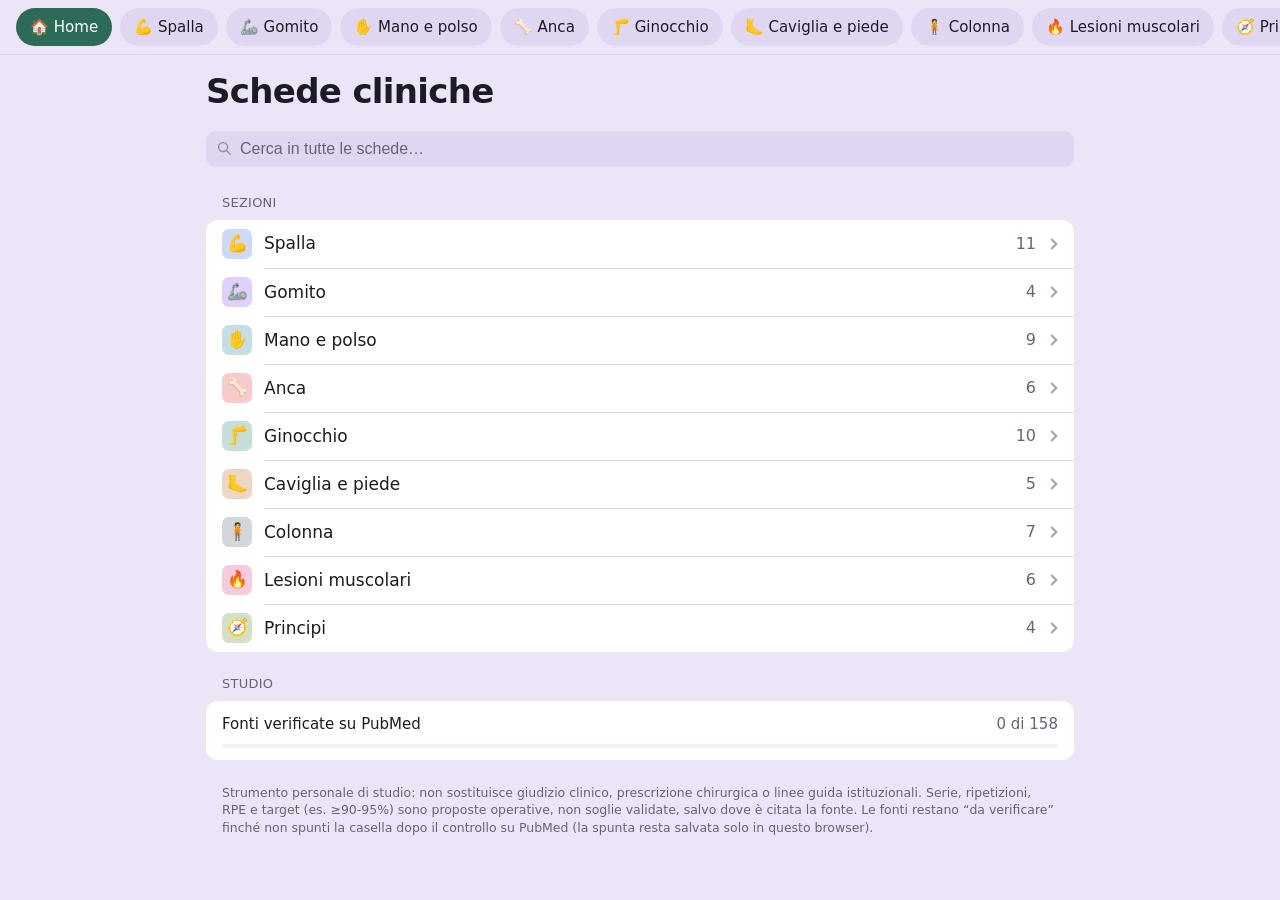
==== index.html @ 7b227678 "Sfondo lavanda un po' più scuro (#ebe5f7), anche nella barra di stato Co-Authored-By: Claude Opus 5." ====
<!DOCTYPE html>
<html lang="it">
<head>
<meta charset="utf-8">
<meta name="viewport" content="width=device-width, initial-scale=1, viewport-fit=cover">
<meta name="description" content="Schede cliniche di ortopedia e sport per studio, ripasso e pratica clinica.">
<!-- Colore della barra di stato: uguale allo sfondo in cima alla pagina (--bg), uno per tema -->
<meta name="theme-color" media="(prefers-color-scheme: light)" content="#ebe5f7">
<meta name="theme-color" media="(prefers-color-scheme: dark)" content="#121018">
<meta name="color-scheme" content="light dark">
<title>Schede cliniche · Ortopedia e sport</title>
<link rel="stylesheet" href="css/style.css">
</head>
<body>
<nav id="nav"></nav>
<div id="cbar"></div>
<div id="hero"></div>
<main>
<input type="search" id="q" placeholder="Cerca patologia, esercizio, test…" aria-label="Cerca">
<div id="tiles"></div>
<div id="list"></div>
<p class="foot">Strumento personale di studio: non sostituisce giudizio clinico, prescrizione chirurgica o linee guida istituzionali. Serie, ripetizioni, RPE e target (es. ≥90-95%) sono proposte operative, non soglie validate, salvo dove è citata la fonte. Le fonti restano “da verificare” finché non spunti la casella dopo il controllo su PubMed (la spunta resta salvata solo in questo browser).</p>
</main>
<button class="top" id="top" aria-label="Torna su">↑</button>

<!-- Ordine di caricamento: NON cambiarlo (fonti e base prima delle sezioni, app per ultima) -->
<script src="js/fonti-corso.js"></script>
<script src="js/schede-base.js"></script>
<script src="js/schede-spalla.js"></script>
<script src="js/schede-gomito.js"></script>
<script src="js/schede-mano.js"></script>
<script src="js/schede-anca.js"></script>
<script src="js/schede-ginocchio.js"></script>
<script src="js/schede-caviglia.js"></script>
<script src="js/schede-colonna.js"></script>
<script src="js/schede-muscoli.js"></script>
<script src="js/schede-principi.js"></script>
<script src="js/app.js"></script>
</body>
</html>
---- css/style.css ----
/* Grafica in stile iOS con palette lavanda: sfondo lavanda, gruppi bianchi arrotondati, riquadri lilla, verde bosco come colore d'azione.
   --acf: sfondo pieno sotto testo bianco. --dtp: quanta tinta di sezione tenere nel testo colorato (il resto è --tx). */
:root{--bg:#ebe5f7;--card:#fff;--card2:#f0ecfa;--tx:#1d1a26;--mu:#686379;--ln:#ddd6ee;--fill:rgba(124,104,196,.11);--hl:#ebe6f8;--ac:#2b6b57;--acf:#2b6b57;--red:#c0000f;--yel:#8a6100;--ok:#2b6b57;--dtp:85%;--mat:rgba(235,229,247,.8);--lil:#e4dcfa;box-sizing:border-box;padding-top:env(safe-area-inset-top,0px);padding-bottom:env(safe-area-inset-bottom,0px)}
@media (prefers-color-scheme:dark){:root:not([data-theme="light"]){--bg:#121018;--card:#1c1a24;--card2:#292534;--tx:#f4f1fa;--mu:#a7a1bb;--ln:#363046;--fill:rgba(150,132,214,.2);--hl:#292534;--ac:#7dd3b4;--acf:#2b6b57;--red:#ff6961;--yel:#ffd426;--ok:#7dd3b4;--dtp:62%;--mat:rgba(18,16,24,.8);--lil:#2f2945}}
:root[data-theme="dark"]{--bg:#121018;--card:#1c1a24;--card2:#292534;--tx:#f4f1fa;--mu:#a7a1bb;--ln:#363046;--fill:rgba(150,132,214,.2);--hl:#292534;--ac:#7dd3b4;--acf:#2b6b57;--red:#ff6961;--yel:#ffd426;--ok:#7dd3b4;--dtp:62%;--mat:rgba(18,16,24,.8);--lil:#2f2945}
*{box-sizing:border-box}
/* Tocco da app: niente flash grigio di sistema, niente attesa del doppio tocco, niente selezione del testo dei controlli */
html{-webkit-tap-highlight-color:transparent}
a,button,label,.nv,.row,.cb-s a{touch-action:manipulation}
button,.nv,.row,.cb-s a,.tag,.bd,.nw{-webkit-user-select:none;user-select:none;-webkit-touch-callout:none}
body{margin:0;background:var(--bg);color:var(--tx);font:16px/1.47 -apple-system,BlinkMacSystemFont,system-ui,"Segoe UI",Roboto,sans-serif;-webkit-text-size-adjust:100%;-webkit-font-smoothing:antialiased;overflow-x:clip}
main{max-width:900px;margin:auto;padding:4px 16px 40px}

/* Barre traslucide (materiale): il contenuto scorre sotto, sfocato */
#nav,#cbar,.top{background:var(--bg)}
@supports ((backdrop-filter:blur(1px)) or (-webkit-backdrop-filter:blur(1px))){#nav,#cbar,.top{background:var(--mat);-webkit-backdrop-filter:blur(20px) saturate(180%);backdrop-filter:blur(20px) saturate(180%)}}
@media (prefers-reduced-transparency:reduce){#nav,#cbar,.top{background:var(--bg);-webkit-backdrop-filter:none;backdrop-filter:none}}
#nav{position:sticky;top:0;z-index:5;display:flex;gap:8px;overflow-x:auto;padding:8px 16px;border-bottom:.5px solid var(--ln);white-space:nowrap;scrollbar-width:none;overscroll-behavior-x:contain}
#nav::-webkit-scrollbar{display:none}
.nv{cursor:pointer;padding:8px 14px;border-radius:99px;background:var(--fill);font-size:.94rem;font-weight:500;color:var(--tx);flex:0 0 auto;text-decoration:none}
.nv.on{background:var(--acf);color:#fff}
/* Pagina della scheda: "‹ Indietro" a sinistra, titolo piccolo al centro che compare quando il titolo grande esce dallo schermo */
body.det #nav{overflow:visible;min-height:52px;align-items:center}
.back{display:flex;align-items:center;gap:4px;border:0;background:none;color:var(--ac);font:inherit;font-size:1.0625rem;padding:6px 8px 6px 0;margin-left:-4px;cursor:pointer;min-height:40px;min-width:40px}
.bl{display:block;max-width:150px;white-space:nowrap;overflow:hidden;text-overflow:ellipsis;transition:max-width 200ms ease-out,opacity 150ms ease-out}
#nav.tt .bl{max-width:0;opacity:0}
.bk{flex:0 0 auto;width:11px;height:11px;border:solid currentColor;border-width:0 0 2.5px 2.5px;transform:rotate(45deg);margin:0 2px 0 6px;border-radius:1px}
.nt{position:absolute;left:50%;transform:translateX(-50%);max-width:calc(100% - 112px);white-space:nowrap;overflow:hidden;text-overflow:ellipsis;font-weight:600;font-size:1.0625rem;opacity:0;transition:opacity 150ms ease-out;pointer-events:none}
#nav.tt .nt{opacity:1}
body.det #q{display:none}
.dh{padding-top:14px}
.dk{display:flex;align-items:center;gap:8px;color:var(--mu);font-size:.94rem;font-weight:500}
.dk .ri{width:24px;height:24px;border-radius:6px;font-size:.85rem}
.dh h1{font-size:1.75rem;line-height:1.15;font-weight:700;letter-spacing:-.02em;margin:8px 0 6px}
.dh h1 .nw{vertical-align:6px}
article.sc{margin-top:12px}

/* Barra della scheda aperta, sotto la barra delle sezioni */
#cbar{position:fixed;left:0;right:0;z-index:4;border-bottom:.5px solid var(--ln);opacity:0;transform:translateY(-6px);pointer-events:none;transition:opacity 180ms ease-out,transform 180ms ease-out}
#cbar.on{opacity:1;transform:none;pointer-events:auto}
.cb-in{max-width:900px;margin:auto;padding:8px 16px}
.cb-s{display:flex;gap:6px;overflow-x:auto;scrollbar-width:none;overscroll-behavior-x:contain}.cb-s::-webkit-scrollbar{display:none}
.cb-s a{flex:0 0 auto;max-width:14em;overflow:hidden;text-overflow:ellipsis;white-space:nowrap;padding:7px 12px;border-radius:99px;background:var(--fill);color:var(--tx);font-size:.82rem;font-weight:500;cursor:pointer}
.cb-s a.on{background:var(--acf);color:#fff}

/* Titolo grande (large title) */
#hero{max-width:900px;margin:auto;padding:0 16px}
.hero h1,.ph h1{font-size:2.125rem;line-height:1.1;font-weight:700;letter-spacing:-.02em;margin:18px 0 4px}
.ph{display:flex;flex-wrap:wrap;align-items:center;column-gap:12px;padding-top:6px}
.ph h1{margin:12px 0 2px}.ph p{flex-basis:100%;margin:2px 0 0;color:var(--mu);font-size:.94rem;line-height:1.35}

/* Campo di ricerca iOS: grigio, senza bordo, con la lente */
input[type=search]{-webkit-appearance:none;appearance:none;width:100%;padding:9px 12px 9px 34px;border:0;border-radius:10px;background:var(--fill) url("data:image/svg+xml,%3Csvg xmlns='http://www.w3.org/2000/svg' viewBox='0 0 16 16'%3E%3Cpath fill='%238e8e93' d='M6.5 1a5.5 5.5 0 0 1 4.38 8.82l3.65 3.65a.75.75 0 1 1-1.06 1.06l-3.65-3.65A5.5 5.5 0 1 1 6.5 1Zm0 1.5a4 4 0 1 0 0 8 4 4 0 0 0 0-8Z'/%3E%3C/svg%3E") 11px 50%/15px no-repeat;color:var(--tx);font-size:1rem;margin:12px 0 4px;outline:none}
input[type=search]::placeholder{color:var(--mu)}
input[type=search]:focus-visible{box-shadow:0 0 0 3px color-mix(in srgb,var(--ac) 35%,transparent)}

/* Gruppi ed elenchi (come l'app Impostazioni) */
.gh{font-size:.81rem;color:var(--mu);text-transform:uppercase;letter-spacing:.02em;margin:22px 16px 7px}
.grp{background:var(--card);border-radius:12px;overflow:hidden;overflow:clip;margin:8px 0}
.row{display:flex;align-items:center;gap:12px;padding:0 0 0 16px;color:var(--tx);text-decoration:none;cursor:pointer}
.ri{flex:0 0 auto;width:30px;height:30px;border-radius:7px;background:color-mix(in srgb,var(--dc) 24%,var(--card));display:grid;place-items:center;font-size:1.05rem;line-height:1}
.ri.lg{width:44px;height:44px;border-radius:10px;font-size:1.5rem;margin-top:12px}
.rw{flex:1;min-width:0;display:flex;align-items:center;gap:8px;min-height:48px;padding:6px 16px 6px 0}
.row+.row .rw{border-top:.5px solid var(--ln)}
.sr .rw{min-height:52px;padding-top:10px;padding-bottom:10px}.sr .rw b{font-size:1.0625rem;line-height:1.3}
.rw b{flex:1;font-weight:400;font-size:1.0625rem}
.rc,.tag{flex:0 0 auto;color:var(--mu);font-size:1rem;white-space:nowrap}
.chev{flex:0 0 auto;width:8px;height:8px;border:solid color-mix(in srgb,var(--mu) 60%,transparent);border-width:2px 2px 0 0;transform:rotate(45deg);margin:0 2px 0 4px;transition:transform 200ms ease-out}
.pgc{padding:12px 16px}.pgr{display:flex;justify-content:space-between;gap:10px;font-size:.94rem}.pgr span:last-child{color:var(--mu)}
.pg{height:4px;border-radius:99px;background:var(--fill);overflow:hidden;margin-top:9px}.pg div{height:100%;background:var(--ok);border-radius:99px}

/* Etichetta NUOVA */
.nw{display:inline-block;font-size:.66rem;font-weight:700;letter-spacing:.03em;color:var(--dc,var(--ac));color:color-mix(in srgb,var(--dc,var(--ac)) var(--dtp),var(--tx));background:color-mix(in srgb,var(--dc,var(--ac)) 14%,transparent);border-radius:99px;padding:2px 7px;margin-left:7px;vertical-align:2px}
.body{padding:2px 16px 20px}
.body>h3:first-child,.body>.keyb:first-child{margin-top:14px}

/* Contenuto della scheda: gerarchia con dimensione e peso, non con bordi */
h3{font-size:1.25rem;font-weight:700;letter-spacing:-.015em;line-height:1.25;margin:30px 0 10px}
.keyb{background:var(--lil);border-radius:12px;padding:12px 14px;margin-top:8px}
.keyb b{font-size:.81rem;font-weight:600;color:var(--tx)}
.keyb ul{margin-top:6px}
.mat{display:flex;flex-wrap:wrap;gap:6px;margin-top:10px}.mat span{font-size:.78rem;color:color-mix(in srgb,var(--mu) 75%,var(--tx));background:var(--fill);border-radius:99px;padding:3px 10px}
ul{margin:4px 0;padding-left:20px}li{margin:4px 0}li::marker{color:var(--mu)}
.fl{padding:9px 12px;border-radius:10px;margin:0;font-size:.94rem}
.fl.r{background:color-mix(in srgb,var(--red) 11%,var(--card))}.fl.y{background:color-mix(in srgb,var(--yel) 13%,var(--card))}
.fl b{display:block;font-size:.78rem;font-weight:600}.fl.r b{color:var(--red)}.fl.y b{color:var(--yel)}
.flg{display:grid;gap:8px;grid-template-columns:1fr}@media(min-width:640px){.flg{grid-template-columns:1fr 1fr}}
.wrap{overflow-x:auto;-webkit-overflow-scrolling:touch;margin:6px 0;
/* Ombra sul bordo che ha ancora contenuto da scorrere: i due strati "local" la coprono quando sei arrivato in fondo */
background:linear-gradient(90deg,var(--card) 30%,transparent) left/28px 100% no-repeat local,linear-gradient(270deg,var(--card) 30%,transparent) right/28px 100% no-repeat local,radial-gradient(farthest-side at 0 50%,color-mix(in srgb,var(--tx) 18%,transparent),transparent) left/12px 100% no-repeat scroll,radial-gradient(farthest-side at 100% 50%,color-mix(in srgb,var(--tx) 18%,transparent),transparent) right/12px 100% no-repeat scroll}
table{border-collapse:collapse;width:100%;font-size:.9rem;min-width:520px}
th,td{border:0;border-bottom:.5px solid var(--ln);padding:9px 10px 9px 0;text-align:left;vertical-align:top}
th{font-size:.78rem;font-weight:600;color:var(--mu);padding-top:4px}
tr:last-child td{border-bottom:0}
.tt{font-weight:600;font-size:.94rem;margin:14px 0 2px}
.crit{display:grid;gap:10px;margin:8px 0}@media(min-width:700px){.crit.two{grid-template-columns:1fr 1fr}}
.cr,.ex,.pre,table.fz tr{background:var(--card2);border-radius:12px}
.cr{padding:12px 14px}.cr>b{font-weight:600}
.cr dl{margin:6px 0 0;display:grid;grid-template-columns:100px 1fr;gap:4px 10px;font-size:.9rem}.cr dt{color:var(--mu);font-weight:500}.cr dd{margin:0}
@media(max-width:480px){.cr dl{grid-template-columns:1fr;gap:0}.cr dt{font-size:.78rem;margin-top:8px}.cr dt:first-child{margin-top:2px}}
.pre{padding:12px 14px;margin:10px 0}.pre b{font-size:.81rem;font-weight:600}
.exg{display:grid;gap:10px;margin:8px 0}@media(min-width:700px){.exg{grid-template-columns:1fr 1fr}}
.ex{padding:12px 14px}
.eh{display:flex;justify-content:space-between;gap:8px;align-items:flex-start}.eh b{font-size:1rem;font-weight:600;line-height:1.3}
/* Tipo di esercizio: un colore per tipo, usato per badge, puntini e chip */
.ex,.ch,.dt{--k:#047857}.ki{--k:#6d5bd0}.kp{--k:#b45309}.kc{--k:#1f6fd0}.km{--k:#6b7280}
.bd{font-size:.7rem;font-weight:600;border-radius:99px;padding:2px 9px;color:#fff;background:var(--k);white-space:nowrap}
.pl{display:flex;gap:6px;flex-wrap:wrap;margin:8px 0}.pl span{background:var(--card);border-radius:7px;padding:2px 8px;font-size:.82rem;font-variant-numeric:tabular-nums}
.ex p{margin:4px 0;font-size:.9rem}.ex p b{font-weight:600}
.ch{display:inline-flex;align-items:center;gap:6px;background:var(--fill);border-radius:8px;padding:2px 9px;margin:2px 2px 2px 0;font-size:.8rem}
.ch::before{content:"";flex:0 0 auto;width:7px;height:7px;border-radius:50%;background:var(--k)}
/* Percorso per fasi su telefono: ogni riga della tabella diventa una card verticale (Fase → Obiettivi → Criteri → Esercizi) */
@media(max-width:640px){
table.fz,table.fz tbody,table.fz tr,table.fz td{display:block;width:auto}
table.fz{min-width:0}
table.fz tr:first-child{display:none}
table.fz tr{padding:12px 14px;margin:0 0 10px}
table.fz td{border:0;padding:0;margin-top:10px}
table.fz td:first-child{margin:0;padding-bottom:9px;border-bottom:.5px solid var(--ln)}
table.fz td:first-child .fn{font-size:1.06rem}
table.fz .ch{background:var(--card)}
table.fz td[data-l]::before{content:attr(data-l);display:block;font-size:.78rem;font-weight:500;color:var(--mu);margin-bottom:2px}
}
.mx th,.mx td{text-align:center}.mx th:first-child,.mx td:first-child{text-align:left}.mx{min-width:0}.mx th,.mx td{padding:7px 4px}.ev-c{min-width:0}
.dt{display:inline-block;width:12px;height:12px;border-radius:50%;background:var(--k)}
.lg{display:flex;flex-wrap:wrap;gap:12px;font-size:.8rem;color:var(--mu);margin:10px 0 4px}.lg span{display:flex;align-items:center;gap:5px}
.fn{font-weight:600}.fw{color:var(--mu);font-size:.82rem;display:block}
.src{display:flex;gap:12px;align-items:flex-start;padding:4px 0;font-size:.94rem;border-bottom:.5px solid var(--ln)}.src:last-child{border-bottom:0}
.src a{color:var(--ac);text-decoration:none}
.src input{flex:0 0 auto;width:22px;height:22px;margin:9px 0 0;accent-color:var(--ok);cursor:pointer}
.src label{display:inline-block;padding:6px 0 6px;color:var(--mu);font-size:.81rem;cursor:pointer}.src .cm{font-size:.75rem;color:var(--ok);font-weight:600}
.src>div{padding-top:7px}
.note{font-size:.81rem;color:var(--mu);margin-top:12px;line-height:1.4}
.empty{color:var(--mu);text-align:center;padding:30px 0}
.ev-c td:nth-child(2){font-weight:600}
.r-c{color:var(--ok)}.r-s{color:var(--yel)}.r-e{color:var(--red)}
.foot{font-size:.78rem;color:var(--mu);margin:24px 16px 0;line-height:1.4}
.top{position:fixed;right:16px;bottom:calc(16px + env(safe-area-inset-bottom,0px));width:44px;height:44px;border-radius:50%;border:.5px solid var(--ln);color:var(--tx);font-size:1.1rem;box-shadow:0 4px 16px rgba(0,0,0,.12);cursor:pointer;display:none}

/* Risposta immediata alla pressione: le righe si illuminano, i controlli si stringono appena */
.nv,.top,.cb-s a{transition:transform 100ms ease-out,background-color 100ms ease-out}
.nv:active,.top:active,.cb-s a:active{transform:scale(.95)}
.row:active{background:var(--hl)}
.back:active{opacity:.5}
@media (prefers-reduced-motion:reduce){#cbar{transform:none}.chev{transition:none}.nv:active,.top:active,.cb-s a:active{transform:none}}
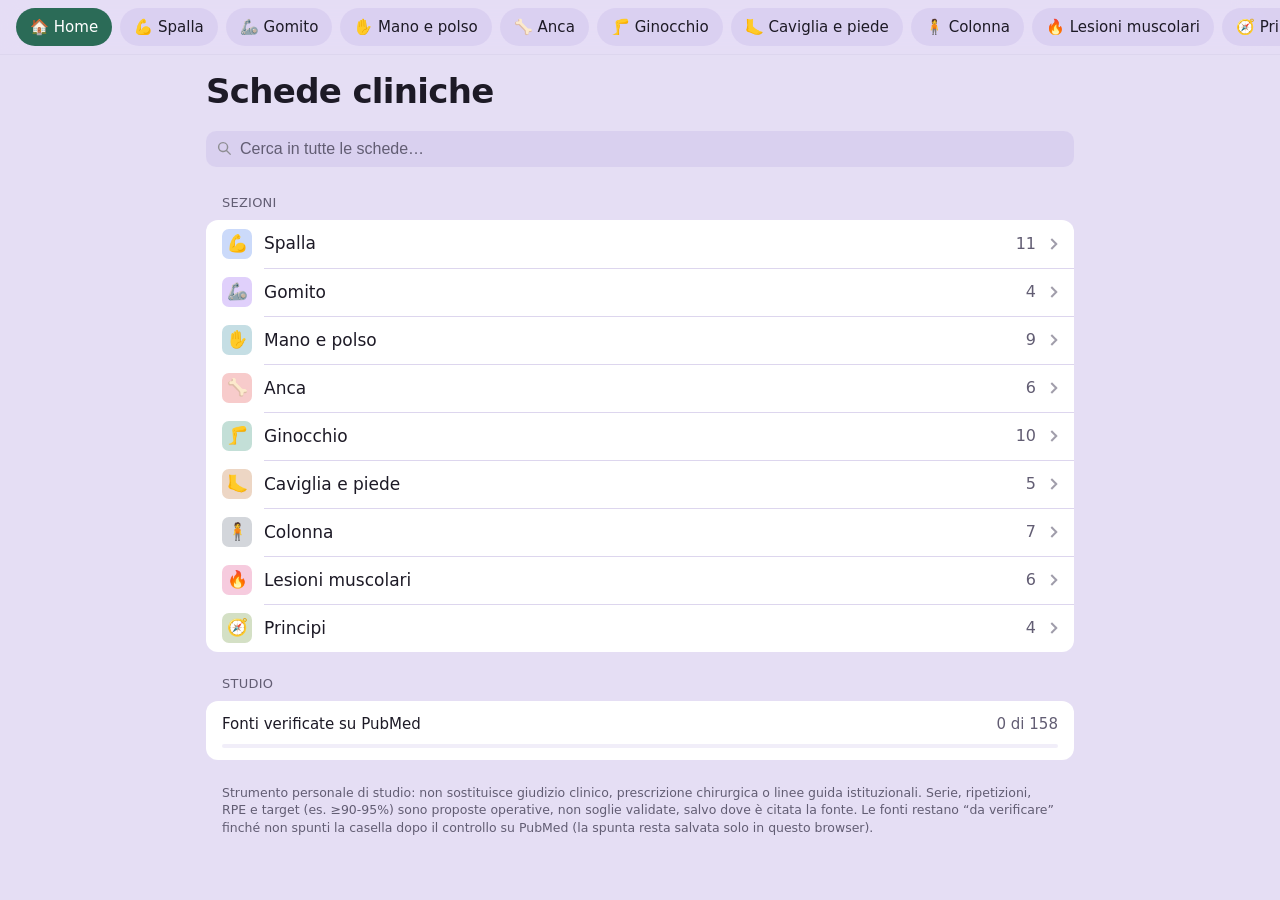
==== commit 7e61ae83: "Sfondo lavanda più scuro (#e5def4) e testo secondario ritoccato per restare leggibile Co-Authored-By" ====
--- a/index.html
+++ b/index.html
@@ -5,7 +5,7 @@
 <meta name="viewport" content="width=device-width, initial-scale=1, viewport-fit=cover">
 <meta name="description" content="Schede cliniche di ortopedia e sport per studio, ripasso e pratica clinica.">
 <!-- Colore della barra di stato: uguale allo sfondo in cima alla pagina (--bg), uno per tema -->
-<meta name="theme-color" media="(prefers-color-scheme: light)" content="#ebe5f7">
+<meta name="theme-color" media="(prefers-color-scheme: light)" content="#e5def4">
 <meta name="theme-color" media="(prefers-color-scheme: dark)" content="#121018">
 <meta name="color-scheme" content="light dark">
 <title>Schede cliniche · Ortopedia e sport</title>
--- a/css/style.css
+++ b/css/style.css
@@ -1,6 +1,6 @@
 /* Grafica in stile iOS con palette lavanda: sfondo lavanda, gruppi bianchi arrotondati, riquadri lilla, verde bosco come colore d'azione.
    --acf: sfondo pieno sotto testo bianco. --dtp: quanta tinta di sezione tenere nel testo colorato (il resto è --tx). */
-:root{--bg:#ebe5f7;--card:#fff;--card2:#f0ecfa;--tx:#1d1a26;--mu:#686379;--ln:#ddd6ee;--fill:rgba(124,104,196,.11);--hl:#ebe6f8;--ac:#2b6b57;--acf:#2b6b57;--red:#c0000f;--yel:#8a6100;--ok:#2b6b57;--dtp:85%;--mat:rgba(235,229,247,.8);--lil:#e4dcfa;box-sizing:border-box;padding-top:env(safe-area-inset-top,0px);padding-bottom:env(safe-area-inset-bottom,0px)}
+:root{--bg:#e5def4;--card:#fff;--card2:#f0ecfa;--tx:#1d1a26;--mu:#625d73;--ln:#ddd6ee;--fill:rgba(124,104,196,.11);--hl:#ebe6f8;--ac:#2b6b57;--acf:#2b6b57;--red:#c0000f;--yel:#8a6100;--ok:#2b6b57;--dtp:85%;--mat:rgba(229,222,244,.8);--lil:#e4dcfa;box-sizing:border-box;padding-top:env(safe-area-inset-top,0px);padding-bottom:env(safe-area-inset-bottom,0px)}
 @media (prefers-color-scheme:dark){:root:not([data-theme="light"]){--bg:#121018;--card:#1c1a24;--card2:#292534;--tx:#f4f1fa;--mu:#a7a1bb;--ln:#363046;--fill:rgba(150,132,214,.2);--hl:#292534;--ac:#7dd3b4;--acf:#2b6b57;--red:#ff6961;--yel:#ffd426;--ok:#7dd3b4;--dtp:62%;--mat:rgba(18,16,24,.8);--lil:#2f2945}}
 :root[data-theme="dark"]{--bg:#121018;--card:#1c1a24;--card2:#292534;--tx:#f4f1fa;--mu:#a7a1bb;--ln:#363046;--fill:rgba(150,132,214,.2);--hl:#292534;--ac:#7dd3b4;--acf:#2b6b57;--red:#ff6961;--yel:#ffd426;--ok:#7dd3b4;--dtp:62%;--mat:rgba(18,16,24,.8);--lil:#2f2945}
 *{box-sizing:border-box}
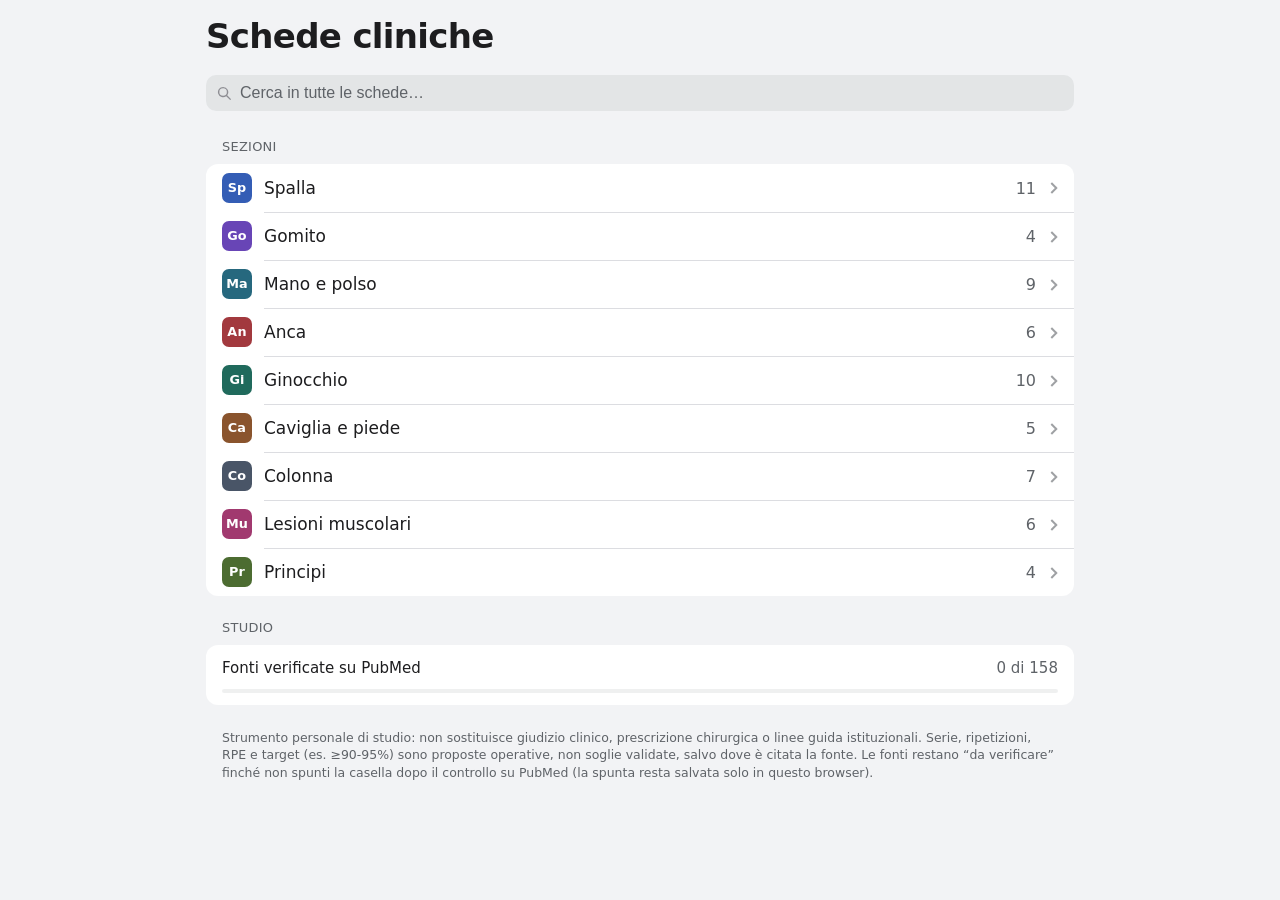
==== commit 6bac976a: "Palette neutra, niente menu in alto, patologie come card separate - palette neutra: grigio chiaro e " ====
--- a/index.html
+++ b/index.html
@@ -5,8 +5,8 @@
 <meta name="viewport" content="width=device-width, initial-scale=1, viewport-fit=cover">
 <meta name="description" content="Schede cliniche di ortopedia e sport per studio, ripasso e pratica clinica.">
 <!-- Colore della barra di stato: uguale allo sfondo in cima alla pagina (--bg), uno per tema -->
-<meta name="theme-color" media="(prefers-color-scheme: light)" content="#e5def4">
-<meta name="theme-color" media="(prefers-color-scheme: dark)" content="#121018">
+<meta name="theme-color" media="(prefers-color-scheme: light)" content="#f2f3f5">
+<meta name="theme-color" media="(prefers-color-scheme: dark)" content="#111214">
 <meta name="color-scheme" content="light dark">
 <title>Schede cliniche · Ortopedia e sport</title>
 <link rel="stylesheet" href="css/style.css">
--- a/css/style.css
+++ b/css/style.css
@@ -1,8 +1,8 @@
-/* Grafica in stile iOS con palette lavanda: sfondo lavanda, gruppi bianchi arrotondati, riquadri lilla, verde bosco come colore d'azione.
+/* Grafica in stile iOS, neutra e professionale: grigio chiaro e bianco, un solo accento blu profondo, colori di sezione smorzati.
    --acf: sfondo pieno sotto testo bianco. --dtp: quanta tinta di sezione tenere nel testo colorato (il resto è --tx). */
-:root{--bg:#e5def4;--card:#fff;--card2:#f0ecfa;--tx:#1d1a26;--mu:#625d73;--ln:#ddd6ee;--fill:rgba(124,104,196,.11);--hl:#ebe6f8;--ac:#2b6b57;--acf:#2b6b57;--red:#c0000f;--yel:#8a6100;--ok:#2b6b57;--dtp:85%;--mat:rgba(229,222,244,.8);--lil:#e4dcfa;box-sizing:border-box;padding-top:env(safe-area-inset-top,0px);padding-bottom:env(safe-area-inset-bottom,0px)}
-@media (prefers-color-scheme:dark){:root:not([data-theme="light"]){--bg:#121018;--card:#1c1a24;--card2:#292534;--tx:#f4f1fa;--mu:#a7a1bb;--ln:#363046;--fill:rgba(150,132,214,.2);--hl:#292534;--ac:#7dd3b4;--acf:#2b6b57;--red:#ff6961;--yel:#ffd426;--ok:#7dd3b4;--dtp:62%;--mat:rgba(18,16,24,.8);--lil:#2f2945}}
-:root[data-theme="dark"]{--bg:#121018;--card:#1c1a24;--card2:#292534;--tx:#f4f1fa;--mu:#a7a1bb;--ln:#363046;--fill:rgba(150,132,214,.2);--hl:#292534;--ac:#7dd3b4;--acf:#2b6b57;--red:#ff6961;--yel:#ffd426;--ok:#7dd3b4;--dtp:62%;--mat:rgba(18,16,24,.8);--lil:#2f2945}
+:root{--bg:#f2f3f5;--card:#fff;--card2:#f2f3f5;--tx:#1d1d1f;--mu:#5f6368;--ln:#dcdde1;--fill:rgba(60,64,72,.08);--hl:#ebecef;--ac:#24509a;--acf:#24509a;--red:#c0000f;--yel:#8a6100;--ok:#1d7a35;--dtp:85%;--mat:rgba(242,243,245,.82);--lil:#eaf0f8;box-sizing:border-box;padding-top:env(safe-area-inset-top,0px);padding-bottom:env(safe-area-inset-bottom,0px)}
+@media (prefers-color-scheme:dark){:root:not([data-theme="light"]){--bg:#111214;--card:#1c1d20;--card2:#2a2b2f;--tx:#f2f3f5;--mu:#a1a3a8;--ln:#34363b;--fill:rgba(160,165,175,.16);--hl:#2a2b2f;--ac:#8db4ff;--acf:#24509a;--red:#ff6961;--yel:#ffd426;--ok:#5fd37f;--dtp:62%;--mat:rgba(17,18,20,.82);--lil:#1f2733}}
+:root[data-theme="dark"]{--bg:#111214;--card:#1c1d20;--card2:#2a2b2f;--tx:#f2f3f5;--mu:#a1a3a8;--ln:#34363b;--fill:rgba(160,165,175,.16);--hl:#2a2b2f;--ac:#8db4ff;--acf:#24509a;--red:#ff6961;--yel:#ffd426;--ok:#5fd37f;--dtp:62%;--mat:rgba(17,18,20,.82);--lil:#1f2733}
 *{box-sizing:border-box}
 /* Tocco da app: niente flash grigio di sistema, niente attesa del doppio tocco, niente selezione del testo dei controlli */
 html{-webkit-tap-highlight-color:transparent}
@@ -28,9 +28,16 @@
 .nt{position:absolute;left:50%;transform:translateX(-50%);max-width:calc(100% - 112px);white-space:nowrap;overflow:hidden;text-overflow:ellipsis;font-weight:600;font-size:1.0625rem;opacity:0;transition:opacity 150ms ease-out;pointer-events:none}
 #nav.tt .nt{opacity:1}
 body.det #q{display:none}
+body.home #nav{display:none}
+body:not(.det):not(.home) #nav{min-height:52px;align-items:center;overflow:visible}
+/* Patologie di una sezione: una card per patologia, ben separate */
+.lst{display:flex;flex-direction:column;gap:8px;margin:10px 0}
+.lst .sr{background:var(--card);border-radius:12px;padding-left:16px;box-shadow:0 1px 2px rgba(0,0,0,.04)}
+.lst .sr .rw{border-top:0!important;min-height:60px;padding-top:14px;padding-bottom:14px}
+.lst .sr .rw b{font-weight:600}
 .dh{padding-top:14px}
 .dk{display:flex;align-items:center;gap:8px;color:var(--mu);font-size:.94rem;font-weight:500}
-.dk .ri{width:24px;height:24px;border-radius:6px;font-size:.85rem}
+.dk .ri{width:24px;height:24px;border-radius:6px;font-size:.66rem}
 .dh h1{font-size:1.75rem;line-height:1.15;font-weight:700;letter-spacing:-.02em;margin:8px 0 6px}
 .dh h1 .nw{vertical-align:6px}
 article.sc{margin-top:12px}
@@ -58,8 +65,9 @@
 .gh{font-size:.81rem;color:var(--mu);text-transform:uppercase;letter-spacing:.02em;margin:22px 16px 7px}
 .grp{background:var(--card);border-radius:12px;overflow:hidden;overflow:clip;margin:8px 0}
 .row{display:flex;align-items:center;gap:12px;padding:0 0 0 16px;color:var(--tx);text-decoration:none;cursor:pointer}
-.ri{flex:0 0 auto;width:30px;height:30px;border-radius:7px;background:color-mix(in srgb,var(--dc) 24%,var(--card));display:grid;place-items:center;font-size:1.05rem;line-height:1}
-.ri.lg{width:44px;height:44px;border-radius:10px;font-size:1.5rem;margin-top:12px}
+/* Sigla della sezione: due lettere bianche su colore pieno */
+.ri{flex:0 0 auto;width:30px;height:30px;border-radius:7px;background:color-mix(in srgb,var(--dc) 60%,#4b5563);color:#fff;display:grid;place-items:center;font-size:.8rem;font-weight:700;letter-spacing:.01em;line-height:1}
+.ri.big{width:44px;height:44px;border-radius:10px;font-size:1.1rem;margin-top:12px}
 .rw{flex:1;min-width:0;display:flex;align-items:center;gap:8px;min-height:48px;padding:6px 16px 6px 0}
 .row+.row .rw{border-top:.5px solid var(--ln)}
 .sr .rw{min-height:52px;padding-top:10px;padding-bottom:10px}.sr .rw b{font-size:1.0625rem;line-height:1.3}
@@ -70,7 +78,7 @@
 .pg{height:4px;border-radius:99px;background:var(--fill);overflow:hidden;margin-top:9px}.pg div{height:100%;background:var(--ok);border-radius:99px}
 
 /* Etichetta NUOVA */
-.nw{display:inline-block;font-size:.66rem;font-weight:700;letter-spacing:.03em;color:var(--dc,var(--ac));color:color-mix(in srgb,var(--dc,var(--ac)) var(--dtp),var(--tx));background:color-mix(in srgb,var(--dc,var(--ac)) 14%,transparent);border-radius:99px;padding:2px 7px;margin-left:7px;vertical-align:2px}
+.nw{display:inline-block;font-size:.66rem;font-weight:700;letter-spacing:.03em;color:var(--ac);background:color-mix(in srgb,var(--ac) 12%,transparent);border-radius:99px;padding:2px 7px;margin-left:7px;vertical-align:2px}
 .body{padding:2px 16px 20px}
 .body>h3:first-child,.body>.keyb:first-child{margin-top:14px}
 
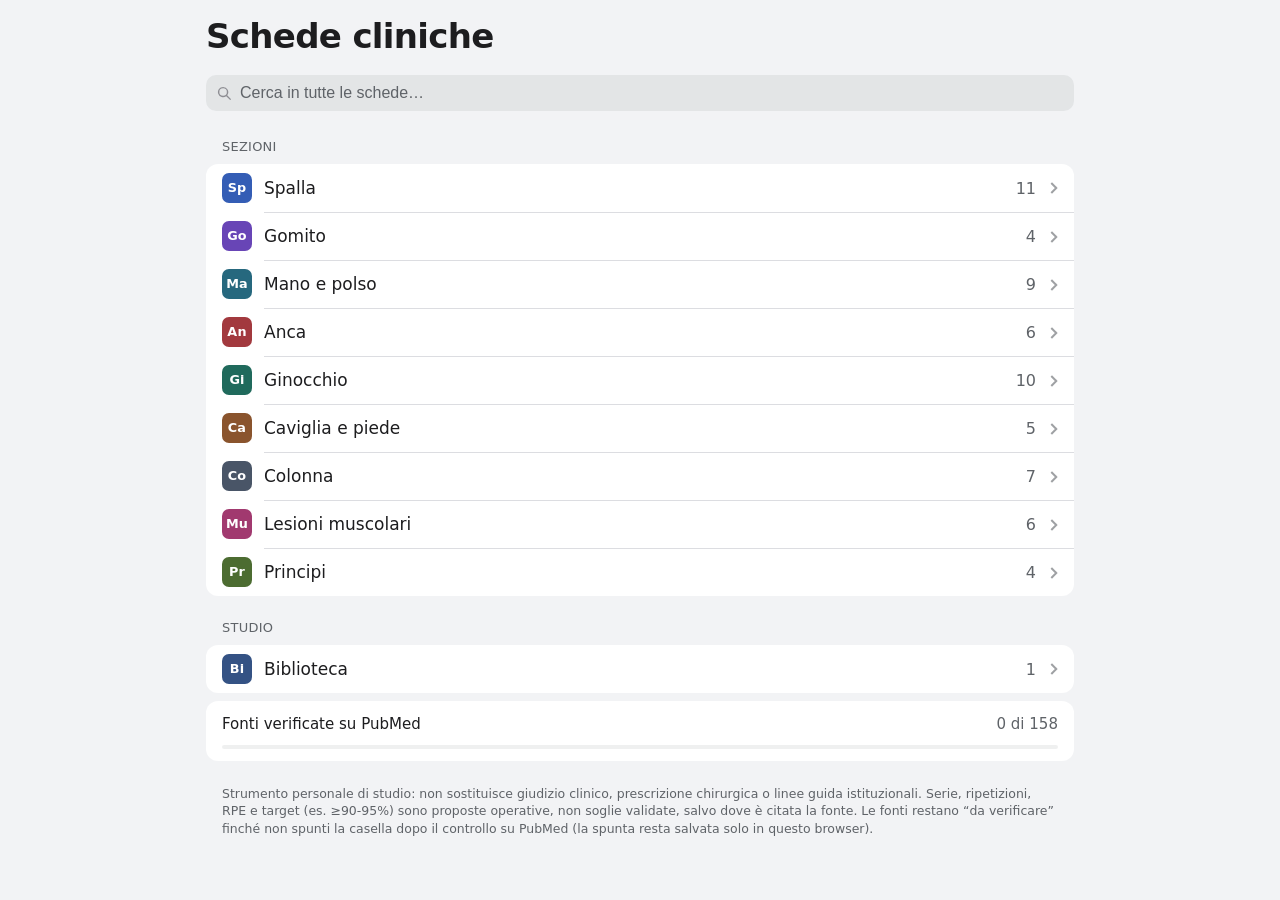
==== commit cac04159: "Biblioteca degli studi (tappa 1): archivio unico e pagina dello studio - js/studi.js: archivio ST, u" ====
--- a/index.html
+++ b/index.html
@@ -9,6 +9,10 @@
 <meta name="theme-color" media="(prefers-color-scheme: dark)" content="#111214">
 <meta name="color-scheme" content="light dark">
 <title>Schede cliniche · Ortopedia e sport</title>
+<!-- Icona: SVG per il browser, PNG 180x180 per la schermata Home di iPhone (iOS arrotonda gli angoli da solo) -->
+<link rel="icon" href="img/icon.svg" type="image/svg+xml">
+<link rel="apple-touch-icon" href="img/apple-touch-icon.png">
+<meta name="apple-mobile-web-app-title" content="Schede cliniche">
 <link rel="stylesheet" href="css/style.css">
 </head>
 <body>
@@ -23,7 +27,7 @@
 </main>
 <button class="top" id="top" aria-label="Torna su">↑</button>
 
-<!-- Ordine di caricamento: NON cambiarlo (fonti e base prima delle sezioni, app per ultima) -->
+<!-- Ordine di caricamento: NON cambiarlo (fonti e base prima delle sezioni, poi studi, app per ultima) -->
 <script src="js/fonti-corso.js"></script>
 <script src="js/schede-base.js"></script>
 <script src="js/schede-spalla.js"></script>
@@ -35,6 +39,7 @@
 <script src="js/schede-colonna.js"></script>
 <script src="js/schede-muscoli.js"></script>
 <script src="js/schede-principi.js"></script>
+<script src="js/studi.js"></script>
 <script src="js/app.js"></script>
 </body>
 </html>
--- a/css/style.css
+++ b/css/style.css
@@ -1,8 +1,8 @@
 /* Grafica in stile iOS, neutra e professionale: grigio chiaro e bianco, un solo accento blu profondo, colori di sezione smorzati.
    --acf: sfondo pieno sotto testo bianco. --dtp: quanta tinta di sezione tenere nel testo colorato (il resto è --tx). */
-:root{--bg:#f2f3f5;--card:#fff;--card2:#f2f3f5;--tx:#1d1d1f;--mu:#5f6368;--ln:#dcdde1;--fill:rgba(60,64,72,.08);--hl:#ebecef;--ac:#24509a;--acf:#24509a;--red:#c0000f;--yel:#8a6100;--ok:#1d7a35;--dtp:85%;--mat:rgba(242,243,245,.82);--lil:#eaf0f8;box-sizing:border-box;padding-top:env(safe-area-inset-top,0px);padding-bottom:env(safe-area-inset-bottom,0px)}
-@media (prefers-color-scheme:dark){:root:not([data-theme="light"]){--bg:#111214;--card:#1c1d20;--card2:#2a2b2f;--tx:#f2f3f5;--mu:#a1a3a8;--ln:#34363b;--fill:rgba(160,165,175,.16);--hl:#2a2b2f;--ac:#8db4ff;--acf:#24509a;--red:#ff6961;--yel:#ffd426;--ok:#5fd37f;--dtp:62%;--mat:rgba(17,18,20,.82);--lil:#1f2733}}
-:root[data-theme="dark"]{--bg:#111214;--card:#1c1d20;--card2:#2a2b2f;--tx:#f2f3f5;--mu:#a1a3a8;--ln:#34363b;--fill:rgba(160,165,175,.16);--hl:#2a2b2f;--ac:#8db4ff;--acf:#24509a;--red:#ff6961;--yel:#ffd426;--ok:#5fd37f;--dtp:62%;--mat:rgba(17,18,20,.82);--lil:#1f2733}
+:root{--bg:#f2f3f5;--card:#fff;--card2:#f2f3f5;--tx:#1d1d1f;--mu:#5f6368;--ln:#dcdde1;--fill:rgba(60,64,72,.08);--hl:#ebecef;--ac:#24509a;--acf:#24509a;--red:#c0000f;--yel:#8a6100;--ok:#1d7a35;--dtp:85%;--mat:rgba(242,243,245,.82);--lil:#eaf0f8;--tint:#4b5563;--tp:60%;box-sizing:border-box;padding-top:env(safe-area-inset-top,0px);padding-bottom:env(safe-area-inset-bottom,0px)}
+@media (prefers-color-scheme:dark){:root:not([data-theme="light"]){--bg:#111214;--card:#1c1d20;--card2:#2a2b2f;--tx:#f2f3f5;--mu:#a1a3a8;--ln:#34363b;--fill:rgba(160,165,175,.16);--hl:#2a2b2f;--ac:#8db4ff;--acf:#24509a;--red:#ff6961;--yel:#ffd426;--ok:#5fd37f;--dtp:62%;--mat:rgba(17,18,20,.82);--lil:#1f2733;--tint:#e5e7eb;--tp:55%}}
+:root[data-theme="dark"]{--bg:#111214;--card:#1c1d20;--card2:#2a2b2f;--tx:#f2f3f5;--mu:#a1a3a8;--ln:#34363b;--fill:rgba(160,165,175,.16);--hl:#2a2b2f;--ac:#8db4ff;--acf:#24509a;--red:#ff6961;--yel:#ffd426;--ok:#5fd37f;--dtp:62%;--mat:rgba(17,18,20,.82);--lil:#1f2733;--tint:#e5e7eb;--tp:55%}
 *{box-sizing:border-box}
 /* Tocco da app: niente flash grigio di sistema, niente attesa del doppio tocco, niente selezione del testo dei controlli */
 html{-webkit-tap-highlight-color:transparent}
@@ -35,12 +35,25 @@
 .lst .sr{background:var(--card);border-radius:12px;padding-left:16px;box-shadow:0 1px 2px rgba(0,0,0,.04)}
 .lst .sr .rw{border-top:0!important;min-height:60px;padding-top:14px;padding-bottom:14px}
 .lst .sr .rw b{font-weight:600}
+.lst .sr .chev{border-color:var(--dt)}
 .dh{padding-top:14px}
-.dk{display:flex;align-items:center;gap:8px;color:var(--mu);font-size:.94rem;font-weight:500}
-.dk .ri{width:24px;height:24px;border-radius:6px;font-size:.66rem}
+.dk{display:block;color:var(--dt);font-size:.78rem;font-weight:700;text-transform:uppercase;letter-spacing:.06em}
 .dh h1{font-size:1.75rem;line-height:1.15;font-weight:700;letter-spacing:-.02em;margin:8px 0 6px}
 .dh h1 .nw{vertical-align:6px}
 article.sc{margin-top:12px}
+/* Biblioteca: righe degli studi e pagina dello studio */
+.stt{flex:1;min-width:0;display:flex;flex-direction:column;gap:3px}.stt small{color:var(--mu);font-size:.84rem}
+.lst .sr .stt b{font-weight:600;font-size:1rem;line-height:1.3}
+.h1s{font-size:1.4rem!important;line-height:1.2!important}
+.dm{margin:4px 0 0;color:var(--mu);font-size:.9rem;line-height:1.35}
+.bdgs{display:flex;flex-wrap:wrap;gap:6px;margin-top:14px}.bdgs span{background:var(--fill);border-radius:99px;padding:3px 10px;font-size:.8rem;font-weight:500}
+.sin{font-size:1.02rem;margin:12px 0 0}
+.box{border-radius:12px;padding:12px 14px}.box>b{font-size:.81rem;font-weight:700}.box ul{margin-top:6px}
+.dal{background:color-mix(in srgb,var(--ac) 9%,var(--card))}.dal>b{color:var(--ac)}
+.pra{background:color-mix(in srgb,var(--yel) 11%,var(--card))}.pra>b{color:var(--yel)}
+.cert{font-size:.84rem;color:var(--mu);margin:8px 0 0;line-height:1.4}.cert b{color:var(--tx);font-weight:600}
+.lnk{display:flex;flex-direction:column}.lnk a{color:var(--ac);text-decoration:none;padding:10px 0;border-bottom:.5px solid var(--ln)}.lnk a:last-child{border-bottom:0}
+.body .lst{margin:4px 0}.body .lst .sr{background:var(--card2);box-shadow:none}
 
 /* Barra della scheda aperta, sotto la barra delle sezioni */
 #cbar{position:fixed;left:0;right:0;z-index:4;border-bottom:.5px solid var(--ln);opacity:0;transform:translateY(-6px);pointer-events:none;transition:opacity 180ms ease-out,transform 180ms ease-out}
@@ -53,8 +66,11 @@
 /* Titolo grande (large title) */
 #hero{max-width:900px;margin:auto;padding:0 16px}
 .hero h1,.ph h1{font-size:2.125rem;line-height:1.1;font-weight:700;letter-spacing:-.02em;margin:18px 0 4px}
-.ph{display:flex;flex-wrap:wrap;align-items:center;column-gap:12px;padding-top:6px}
-.ph h1{margin:12px 0 2px}.ph p{flex-basis:100%;margin:2px 0 0;color:var(--mu);font-size:.94rem;line-height:1.35}
+/* Colore del distretto integrato: barretta sopra il titolo della sezione, occhiello colorato nella scheda, frecce delle card */
+.ph,.dh,.lst .sr{--dt:color-mix(in srgb,var(--dc) var(--tp),var(--tint))}
+.ph{padding-top:18px}
+.ph::before{content:"";display:block;width:36px;height:5px;border-radius:99px;background:var(--dt)}
+.ph h1{margin:10px 0 2px}.ph p{margin:2px 0 0;color:var(--mu);font-size:.94rem;line-height:1.35}
 
 /* Campo di ricerca iOS: grigio, senza bordo, con la lente */
 input[type=search]{-webkit-appearance:none;appearance:none;width:100%;padding:9px 12px 9px 34px;border:0;border-radius:10px;background:var(--fill) url("data:image/svg+xml,%3Csvg xmlns='http://www.w3.org/2000/svg' viewBox='0 0 16 16'%3E%3Cpath fill='%238e8e93' d='M6.5 1a5.5 5.5 0 0 1 4.38 8.82l3.65 3.65a.75.75 0 1 1-1.06 1.06l-3.65-3.65A5.5 5.5 0 1 1 6.5 1Zm0 1.5a4 4 0 1 0 0 8 4 4 0 0 0 0-8Z'/%3E%3C/svg%3E") 11px 50%/15px no-repeat;color:var(--tx);font-size:1rem;margin:12px 0 4px;outline:none}
@@ -67,7 +83,6 @@
 .row{display:flex;align-items:center;gap:12px;padding:0 0 0 16px;color:var(--tx);text-decoration:none;cursor:pointer}
 /* Sigla della sezione: due lettere bianche su colore pieno */
 .ri{flex:0 0 auto;width:30px;height:30px;border-radius:7px;background:color-mix(in srgb,var(--dc) 60%,#4b5563);color:#fff;display:grid;place-items:center;font-size:.8rem;font-weight:700;letter-spacing:.01em;line-height:1}
-.ri.big{width:44px;height:44px;border-radius:10px;font-size:1.1rem;margin-top:12px}
 .rw{flex:1;min-width:0;display:flex;align-items:center;gap:8px;min-height:48px;padding:6px 16px 6px 0}
 .row+.row .rw{border-top:.5px solid var(--ln)}
 .sr .rw{min-height:52px;padding-top:10px;padding-bottom:10px}.sr .rw b{font-size:1.0625rem;line-height:1.3}
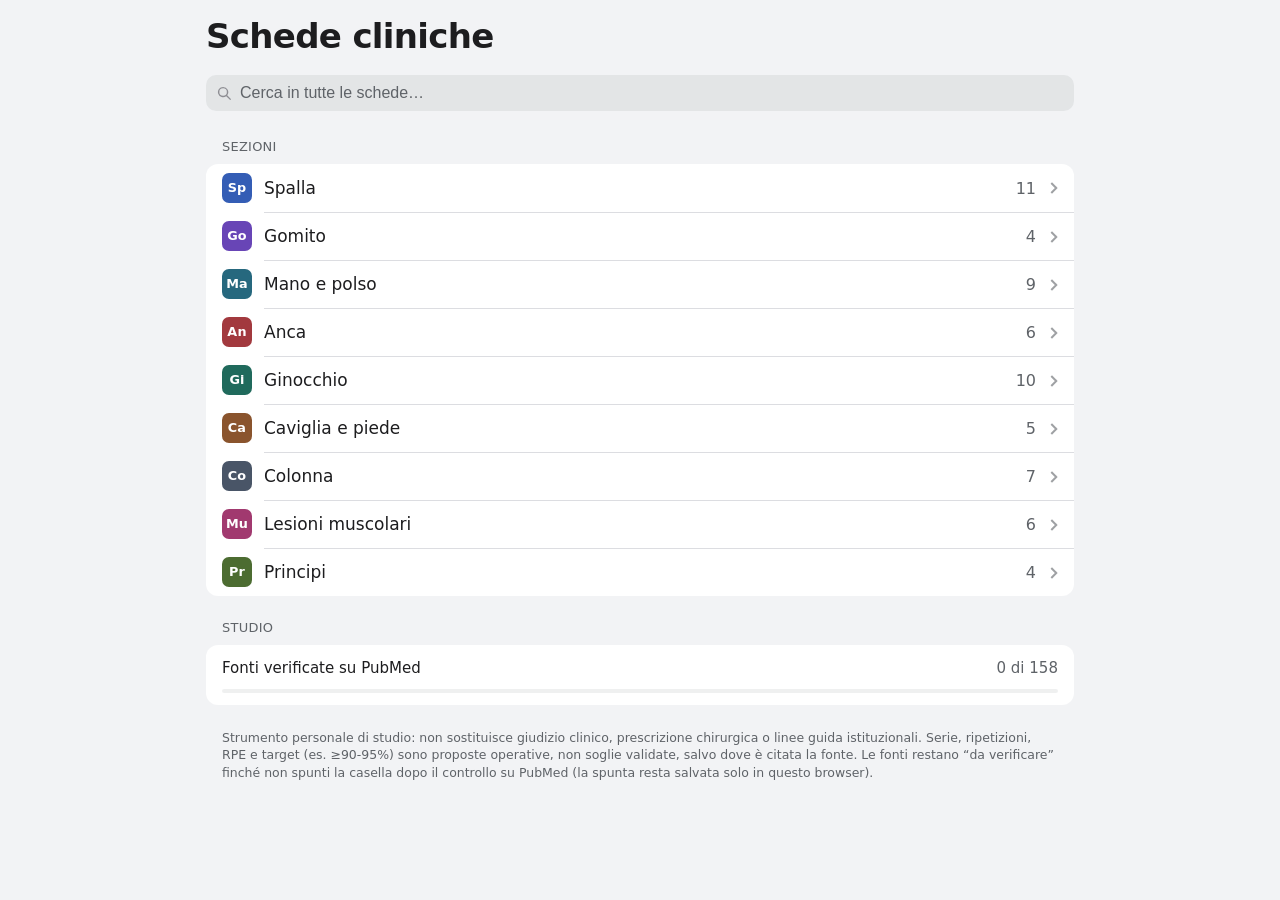
==== commit 1c44a97d: "Revert "Biblioteca degli studi (tappa 1): archivio unico e pagina dello studio" This reverts commit " ====
--- a/index.html
+++ b/index.html
@@ -27,7 +27,7 @@
 </main>
 <button class="top" id="top" aria-label="Torna su">↑</button>
 
-<!-- Ordine di caricamento: NON cambiarlo (fonti e base prima delle sezioni, poi studi, app per ultima) -->
+<!-- Ordine di caricamento: NON cambiarlo (fonti e base prima delle sezioni, app per ultima) -->
 <script src="js/fonti-corso.js"></script>
 <script src="js/schede-base.js"></script>
 <script src="js/schede-spalla.js"></script>
@@ -39,7 +39,6 @@
 <script src="js/schede-colonna.js"></script>
 <script src="js/schede-muscoli.js"></script>
 <script src="js/schede-principi.js"></script>
-<script src="js/studi.js"></script>
 <script src="js/app.js"></script>
 </body>
 </html>
--- a/css/style.css
+++ b/css/style.css
@@ -41,19 +41,6 @@
 .dh h1{font-size:1.75rem;line-height:1.15;font-weight:700;letter-spacing:-.02em;margin:8px 0 6px}
 .dh h1 .nw{vertical-align:6px}
 article.sc{margin-top:12px}
-/* Biblioteca: righe degli studi e pagina dello studio */
-.stt{flex:1;min-width:0;display:flex;flex-direction:column;gap:3px}.stt small{color:var(--mu);font-size:.84rem}
-.lst .sr .stt b{font-weight:600;font-size:1rem;line-height:1.3}
-.h1s{font-size:1.4rem!important;line-height:1.2!important}
-.dm{margin:4px 0 0;color:var(--mu);font-size:.9rem;line-height:1.35}
-.bdgs{display:flex;flex-wrap:wrap;gap:6px;margin-top:14px}.bdgs span{background:var(--fill);border-radius:99px;padding:3px 10px;font-size:.8rem;font-weight:500}
-.sin{font-size:1.02rem;margin:12px 0 0}
-.box{border-radius:12px;padding:12px 14px}.box>b{font-size:.81rem;font-weight:700}.box ul{margin-top:6px}
-.dal{background:color-mix(in srgb,var(--ac) 9%,var(--card))}.dal>b{color:var(--ac)}
-.pra{background:color-mix(in srgb,var(--yel) 11%,var(--card))}.pra>b{color:var(--yel)}
-.cert{font-size:.84rem;color:var(--mu);margin:8px 0 0;line-height:1.4}.cert b{color:var(--tx);font-weight:600}
-.lnk{display:flex;flex-direction:column}.lnk a{color:var(--ac);text-decoration:none;padding:10px 0;border-bottom:.5px solid var(--ln)}.lnk a:last-child{border-bottom:0}
-.body .lst{margin:4px 0}.body .lst .sr{background:var(--card2);box-shadow:none}
 
 /* Barra della scheda aperta, sotto la barra delle sezioni */
 #cbar{position:fixed;left:0;right:0;z-index:4;border-bottom:.5px solid var(--ln);opacity:0;transform:translateY(-6px);pointer-events:none;transition:opacity 180ms ease-out,transform 180ms ease-out}
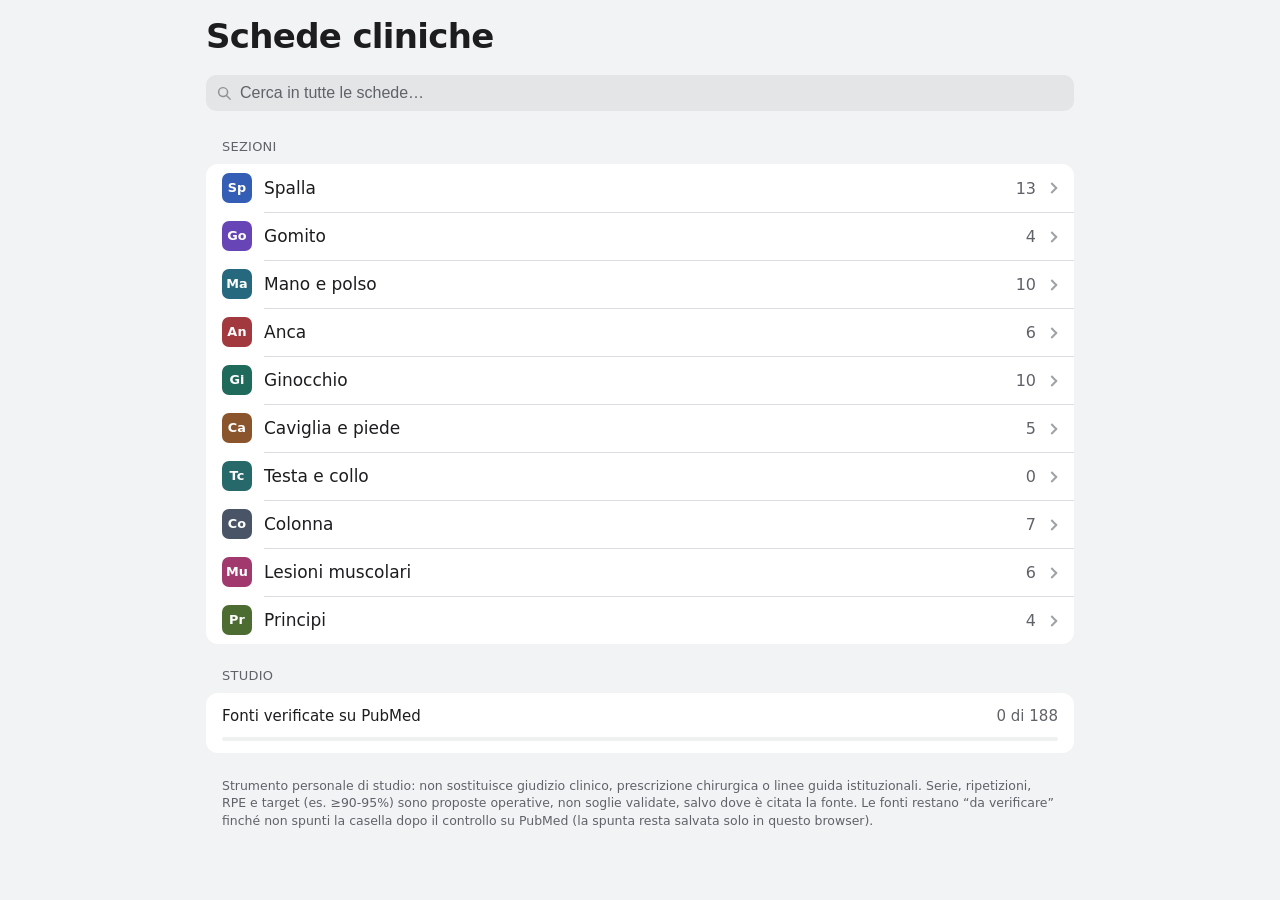
==== commit c01cd48d: "Nuova sezione Testa e collo Voce in DC (sigla Tc), file js/schede-testa.js caricato prima di Colonna" ====
--- a/index.html
+++ b/index.html
@@ -12,6 +12,8 @@
 <!-- Icona: SVG per il browser, PNG 180x180 per la schermata Home di iPhone (iOS arrotonda gli angoli da solo) -->
 <link rel="icon" href="img/icon.svg" type="image/svg+xml">
 <link rel="apple-touch-icon" href="img/apple-touch-icon.png">
+<!-- App installabile e funzionante offline: manifest + service worker (sw.js) -->
+<link rel="manifest" href="manifest.webmanifest">
 <meta name="apple-mobile-web-app-title" content="Schede cliniche">
 <link rel="stylesheet" href="css/style.css">
 </head>
@@ -36,9 +38,15 @@
 <script src="js/schede-anca.js"></script>
 <script src="js/schede-ginocchio.js"></script>
 <script src="js/schede-caviglia.js"></script>
+<script src="js/schede-testa.js"></script>
 <script src="js/schede-colonna.js"></script>
 <script src="js/schede-muscoli.js"></script>
 <script src="js/schede-principi.js"></script>
 <script src="js/app.js"></script>
+<script>
+// Funzionamento offline: registra il service worker solo su https (sito pubblicato) o su localhost
+if("serviceWorker" in navigator && (location.protocol==="https:" || location.hostname==="localhost"))
+  navigator.serviceWorker.register("sw.js").catch(()=>{});
+</script>
 </body>
 </html>
--- a/css/style.css
+++ b/css/style.css
@@ -102,7 +102,9 @@
 th,td{border:0;border-bottom:.5px solid var(--ln);padding:9px 10px 9px 0;text-align:left;vertical-align:top}
 th{font-size:.78rem;font-weight:600;color:var(--mu);padding-top:4px}
 tr:last-child td{border-bottom:0}
-.tt{font-weight:600;font-size:.94rem;margin:14px 0 2px}
+/* Sottotitolo dentro un capitolo (tabelle e sezioni extra) */
+.tt{font-weight:650;font-size:1.02rem;margin:20px 0 4px}
+h3+.tt{margin-top:6px}
 .crit{display:grid;gap:10px;margin:8px 0}@media(min-width:700px){.crit.two{grid-template-columns:1fr 1fr}}
 .cr,.ex,.pre,table.fz tr{background:var(--card2);border-radius:12px}
 .cr{padding:12px 14px}.cr>b{font-weight:600}
